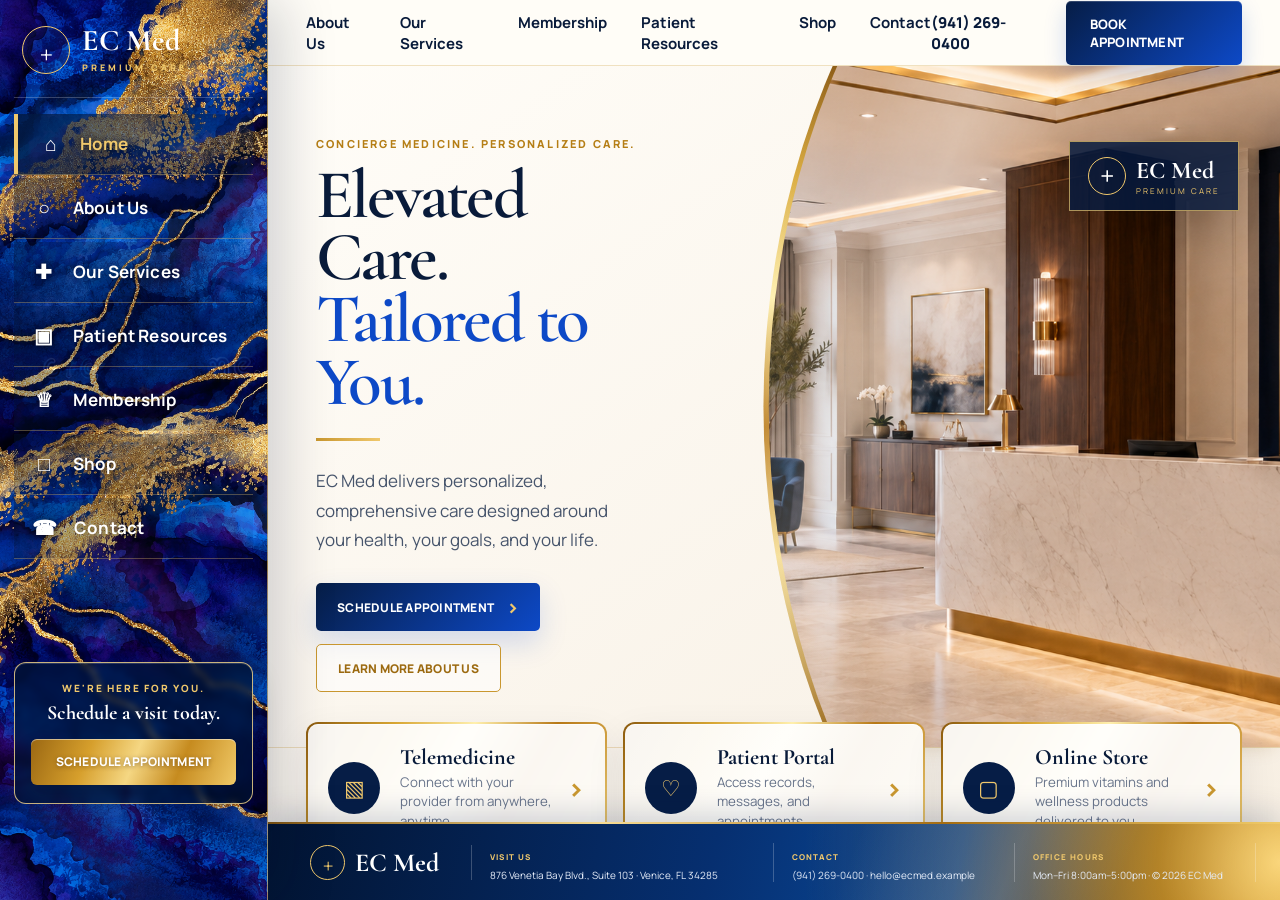
==== index.html @ 4fb1589c "Initial EC Med premium mock site" ====
<!DOCTYPE html>
<html lang="en">
<head>
  <meta charset="UTF-8">
  <meta name="viewport" content="width=device-width, initial-scale=1.0">
  <title>EC Med | Elevated Care, Tailored to You</title>
  <meta name="description" content="EC Med premium concierge medical website concept by Echo Craft Studio.">
  <link rel="preconnect" href="https://fonts.googleapis.com">
  <link rel="preconnect" href="https://fonts.gstatic.com" crossorigin>
  <link href="https://fonts.googleapis.com/css2?family=Cormorant+Garamond:wght@500;600;700&family=Manrope:wght@400;500;600;700;800&display=swap" rel="stylesheet">
  <link rel="stylesheet" href="css/ecmed.css">
</head>
<body>
  <button class="mobile-menu" id="mobileMenu" aria-label="Open navigation"><span></span><span></span><span></span></button>
  <aside class="side-rail" id="sideRail">
    <a class="brand" href="#home" aria-label="EC Med home">
      <span class="brand-mark">+</span>
      <span class="brand-copy"><strong>EC Med</strong><small>PREMIUM CARE</small></span>
    </a>
    <nav class="side-nav" aria-label="Primary navigation">
      <a class="active" href="#home"><span>⌂</span>Home</a>
      <a href="#about"><span>○</span>About Us</a>
      <a href="#services"><span>✚</span>Our Services</a>
      <a href="#resources"><span>▣</span>Patient Resources</a>
      <a href="#membership"><span>♕</span>Membership</a>
      <a href="#store"><span>□</span>Shop</a>
      <a href="#contact"><span>☎</span>Contact</a>
    </nav>
    <div class="side-cta">
      <small>WE'RE HERE FOR YOU.</small>
      <strong>Schedule a visit today.</strong>
      <a href="#contact">SCHEDULE APPOINTMENT</a>
    </div>
  </aside>

  <div class="site-shell">
    <header class="topbar">
      <nav class="top-links" aria-label="Secondary navigation">
        <a href="#about">About Us</a><a href="#services">Our Services</a><a href="#membership">Membership</a><a href="#resources">Patient Resources</a><a href="#store">Shop</a><a href="#contact">Contact</a>
      </nav>
      <div class="top-actions"><a href="tel:9412690400">(941) 269-0400</a><a class="top-book" href="#contact">BOOK APPOINTMENT</a></div>
    </header>

    <main class="scroll-stage" id="scrollStage">
      <section class="hero" id="home">
        <div class="hero-copy reveal">
          <p class="eyebrow">CONCIERGE MEDICINE. PERSONALIZED CARE.</p>
          <h1>Elevated Care.<br><em>Tailored to You.</em></h1>
          <div class="gold-rule"></div>
          <p class="lead">EC Med delivers personalized, comprehensive care designed around your health, your goals, and your life.</p>
          <div class="hero-actions"><a class="btn-primary" href="#contact">SCHEDULE APPOINTMENT <b>›</b></a><a class="btn-secondary" href="#about">LEARN MORE ABOUT US</a></div>
        </div>
        <div class="hero-visual reveal">
          <img src="images/ecmed/hero-reception.png" alt="Luxury concierge medical reception with marble desk, navy accent wall and gold details">
          <div class="hero-badge"><span class="badge-mark">+</span><strong>EC Med</strong><small>PREMIUM CARE</small></div>
        </div>
      </section>

      <section class="quick-paths" aria-label="Quick patient links">
        <a href="#resources"><span class="path-icon">▧</span><span><strong>Telemedicine</strong><small>Connect with your provider from anywhere, anytime.</small></span><b>›</b></a>
        <a href="#resources"><span class="path-icon">♡</span><span><strong>Patient Portal</strong><small>Access records, messages, and appointments.</small></span><b>›</b></a>
        <a href="#store"><span class="path-icon">▢</span><span><strong>Online Store</strong><small>Premium vitamins and wellness products delivered to you.</small></span><b>›</b></a>
      </section>

      <section class="services-section" id="services">
        <div class="section-intro reveal"><p class="eyebrow">COMPREHENSIVE CARE</p><h2>Whole-person focus.</h2><p>Thoughtful, coordinated services that help patients feel better, live stronger, and stay ahead of preventable issues.</p><a href="services.html">EXPLORE ALL SERVICES →</a></div>
        <div class="services-grid">
          <article class="service-card reveal"><span>✓</span><h3>Preventive Care</h3><p>Proactive screenings, annual exams, and personalized wellness planning.</p></article>
          <article class="service-card reveal"><span>◈</span><h3>Hormone Optimization</h3><p>Balanced solutions focused on energy, vitality, and overall well-being.</p></article>
          <article class="service-card reveal"><span>▣</span><h3>Weight Management</h3><p>Sustainable, physician-guided programs built around your needs.</p></article>
          <article class="service-card reveal"><span>♡</span><h3>Chronic Care</h3><p>Long-term support for ongoing conditions and changing health needs.</p></article>
          <article class="service-card reveal"><span>✦</span><h3>Aesthetic Wellness</h3><p>Professional care designed to help you look and feel your best.</p></article>
          <article class="service-card reveal"><span>◇</span><h3>IV Therapy</h3><p>Targeted hydration and nutrition support delivered with clinical oversight.</p></article>
        </div>
      </section>

      <section class="trust-band" id="membership">
        <div><strong>Trusted Care.</strong><small>Personal attention with professional standards.</small></div>
        <div><strong>20+</strong><small>Years of combined medical experience.</small></div>
        <div><strong>5,000+</strong><small>Patients served across the community.</small></div>
        <div><strong>Concierge</strong><small>Unhurried appointments and direct access.</small></div>
      </section>

      <section class="physician" id="about">
        <div class="doctor-photo reveal"><img src="images/ecmed/doctor.jpg" alt="Friendly physician in a white medical coat"></div>
        <div class="doctor-copy reveal"><p class="eyebrow">MEET YOUR PHYSICIAN</p><h2>Experience. Dedication.<br>A higher standard of care.</h2><p>Our approach combines clinical excellence with the time, attention, and personal connection patients deserve. Every care plan begins with listening.</p><ul><li>Personalized care plans</li><li>Preventive and proactive focus</li><li>Convenient in-person and virtual access</li></ul><a class="text-link" href="about.html">MEET THE PHYSICIAN →</a></div>
        <aside class="testimonial reveal"><span>“</span><p>The team takes time to listen, explain, and build a plan that feels truly personal.</p><strong>— EC Med Patient</strong></aside>
      </section>

      <section class="feature-split" id="resources">
        <div class="feature-panel tele"><p class="eyebrow">CARE WHERE YOU ARE</p><h2>Telemedicine that fits your life.</h2><p>Secure virtual visits from home, work, or while traveling—without sacrificing personal attention.</p><a href="#contact">START VIRTUAL VISIT →</a></div>
        <div class="feature-panel store" id="store"><p class="eyebrow">WELLNESS DELIVERED</p><h2>Physician-selected products.</h2><p>A curated online store for vitamins, supplements, and eligible wellness products.</p><a href="#contact">VISIT THE STORE →</a></div>
      </section>

      <section class="contact-section" id="contact">
        <div><p class="eyebrow">READY WHEN YOU ARE</p><h2>Begin your next chapter of care.</h2><p>Call, schedule online, or use the patient portal to connect with EC Med.</p></div>
        <a class="btn-primary" href="mailto:hello@ecmed.example">REQUEST AN APPOINTMENT</a>
      </section>
    </main>

    <footer class="fixed-footer">
      <div class="footer-brand"><span>+</span><strong>EC Med</strong></div>
      <div><small>VISIT US</small><p>876 Venetia Bay Blvd., Suite 103 · Venice, FL 34285</p></div>
      <div><small>CONTACT</small><p>(941) 269-0400 · hello@ecmed.example</p></div>
      <div><small>OFFICE HOURS</small><p>Mon–Fri 8:00am–5:00pm · © 2026 EC Med</p></div>
    </footer>
  </div>
  <script src="js/ecmed.js"></script>
</body>
</html>
---- css/ecmed.css ----
:root{--navy:#061d46;--royal:#0d49c7;--cream:#fbf6ec;--ivory:#fffdf8;--gold:#c9972f;--gold2:#f0c86c;--ink:#091b3a;--muted:#69758b;--line:rgba(201,151,47,.28);--side:268px;--foot:78px;--top:66px}*{box-sizing:border-box}html{scroll-behavior:smooth}body{margin:0;background:#061d46;color:var(--ink);font-family:Manrope,Arial,sans-serif;overflow:hidden}a{color:inherit;text-decoration:none}.side-rail{position:fixed;z-index:40;inset:0 auto 0 0;width:var(--side);padding:22px 14px calc(var(--foot) + 18px);display:flex;flex-direction:column;background-image:url('../images/ecmed/sidebar-texture.png');background-size:cover;background-position:center;color:white;border-right:1px solid rgba(240,200,108,.62);box-shadow:15px 0 50px rgba(3,19,51,.18)}.brand{display:flex;align-items:center;gap:12px;padding:4px 8px 23px;border-bottom:1px solid rgba(255,255,255,.22)}.brand-mark{width:48px;height:48px;border:1px solid var(--gold2);border-radius:50%;display:grid;place-items:center;font-family:Cormorant Garamond;font-size:32px;color:white;background:rgba(0,20,58,.18);box-shadow:inset 0 0 20px rgba(255,255,255,.06)}.brand-copy strong{display:block;font-family:Cormorant Garamond;font-size:30px;line-height:.9}.brand-copy small{display:block;color:var(--gold2);font-weight:800;font-size:9px;letter-spacing:3px;margin-top:7px}.side-nav{display:flex;flex-direction:column;margin-top:10px}.side-nav a{position:relative;display:flex;align-items:center;gap:14px;padding:15px 16px;border-bottom:1px solid rgba(255,255,255,.17);font-weight:700;font-size:15px;text-shadow:0 1px 8px rgba(0,0,0,.68);background:linear-gradient(90deg,rgba(0,18,52,.34),rgba(0,18,52,.08));transition:.25s}.side-nav a span{font-size:18px;color:white}.side-nav a:hover,.side-nav a.active{color:var(--gold2);padding-left:22px;background:linear-gradient(90deg,rgba(2,25,66,.82),rgba(2,25,66,.25));box-shadow:inset 4px 0 var(--gold2)}.side-cta{margin-top:auto;padding:15px;border:1px solid rgba(240,200,108,.65);border-radius:12px;background:rgba(1,20,52,.72);backdrop-filter:blur(3px)}.side-cta small,.side-cta strong{display:block}.side-cta small{font-size:9px;font-weight:800;letter-spacing:1.6px;color:var(--gold2)}.side-cta strong{font-family:Cormorant Garamond;font-size:18px;margin:5px 0 12px}.side-cta a{display:block;padding:11px 10px;text-align:center;background:linear-gradient(135deg,#b88220,#efc55e);color:white;font-weight:800;font-size:11px;border-radius:6px}.site-shell{margin-left:var(--side);height:100vh;background:var(--cream)}.topbar{height:var(--top);position:fixed;top:0;right:0;left:var(--side);z-index:30;display:flex;align-items:center;justify-content:space-between;padding:0 34px;background:rgba(255,253,248,.94);border-bottom:1px solid var(--line);backdrop-filter:blur(16px)}.top-links{display:flex;gap:30px;font-size:13px;font-weight:700}.top-links a:hover{color:var(--gold)}.top-actions{display:flex;align-items:center;gap:25px;font-size:13px;font-weight:800}.top-book{background:linear-gradient(135deg,var(--navy),var(--royal));color:white;padding:12px 18px;border-radius:5px;box-shadow:0 8px 20px rgba(13,73,199,.16)}.scroll-stage{position:fixed;left:var(--side);right:0;top:var(--top);bottom:var(--foot);overflow-y:auto;overflow-x:hidden;background:linear-gradient(145deg,#fffdf8,#f7efe3)}.hero{min-height:550px;display:grid;grid-template-columns:42% 58%;position:relative;border-bottom:1px solid var(--line)}.hero-copy{padding:70px 48px 55px;display:flex;flex-direction:column;justify-content:center}.eyebrow{color:#b57e15;font-size:11px;letter-spacing:2.2px;font-weight:800;margin:0 0 13px}.hero h1,.section-intro h2,.doctor-copy h2,.feature-panel h2,.contact-section h2{font-family:Cormorant Garamond,Georgia,serif;font-weight:600}.hero h1{font-size:clamp(50px,5.4vw,84px);line-height:.9;letter-spacing:-2.6px;margin:0;color:var(--ink)}.hero h1 em{font-style:normal;color:var(--royal)}.gold-rule{width:64px;height:3px;background:linear-gradient(90deg,var(--gold),var(--gold2));margin:25px 0}.lead{max-width:520px;color:#47556c;font-size:17px;line-height:1.75;margin:0}.hero-actions{display:flex;gap:13px;margin-top:28px;flex-wrap:wrap}.btn-primary,.btn-secondary{display:inline-flex;align-items:center;justify-content:center;min-height:48px;padding:0 21px;font-size:12px;font-weight:800;letter-spacing:.25px;border-radius:5px}.btn-primary{background:linear-gradient(135deg,var(--navy),var(--royal));color:white;box-shadow:0 12px 28px rgba(13,73,199,.17)}.btn-primary b{font-size:21px;color:var(--gold2);margin-left:12px}.btn-secondary{border:1px solid var(--gold);color:#9c6a10;background:rgba(255,255,255,.54)}.hero-visual{position:relative;overflow:hidden;clip-path:ellipse(88% 100% at 100% 50%);border-left:2px solid var(--gold)}.hero-visual img{width:100%;height:100%;object-fit:cover;object-position:center;display:block}.hero-visual:after{content:"";position:absolute;inset:0;background:linear-gradient(90deg,rgba(251,246,236,.18),transparent 30%)}.hero-badge{position:absolute;right:7%;top:11%;z-index:2;padding:14px 18px;border:1px solid rgba(240,200,108,.7);background:rgba(5,25,62,.85);color:white;display:grid;grid-template-columns:auto auto;gap:0 10px;align-items:center;box-shadow:0 16px 45px rgba(0,0,0,.18)}.badge-mark{grid-row:1/3;width:38px;height:38px;border:1px solid var(--gold2);border-radius:50%;display:grid;place-items:center;font-size:25px}.hero-badge strong{font-family:Cormorant Garamond;font-size:24px}.hero-badge small{font-size:8px;color:var(--gold2);letter-spacing:2px}.quick-paths{display:grid;grid-template-columns:repeat(3,1fr);gap:16px;padding:0 38px;transform:translateY(-26px);position:relative;z-index:4}.quick-paths>a{display:grid;grid-template-columns:58px 1fr auto;align-items:center;gap:14px;padding:20px;background:rgba(255,255,255,.92);border:1px solid var(--line);border-radius:12px;box-shadow:0 15px 38px rgba(22,36,65,.09);transition:.25s}.quick-paths>a:hover{transform:translateY(-5px);box-shadow:0 22px 45px rgba(22,36,65,.14)}.path-icon{width:52px;height:52px;border-radius:50%;display:grid;place-items:center;background:var(--navy);color:var(--gold2);font-size:22px}.quick-paths strong{display:block;font-family:Cormorant Garamond;font-size:22px}.quick-paths small{display:block;color:var(--muted);line-height:1.45;margin-top:3px}.quick-paths b{color:var(--gold);font-size:28px}.services-section{display:grid;grid-template-columns:28% 72%;padding:45px 38px 62px;gap:28px}.section-intro{padding:26px 20px}.section-intro h2{font-size:42px;margin:0 0 15px}.section-intro>p:not(.eyebrow){color:var(--muted);line-height:1.7}.section-intro a,.text-link,.feature-panel a{display:inline-block;color:var(--navy);font-weight:800;font-size:12px;margin-top:14px}.services-grid{display:grid;grid-template-columns:repeat(3,1fr);gap:12px}.service-card{padding:24px 20px;border:1px solid var(--line);background:rgba(255,255,255,.62);border-radius:11px;min-height:185px;transition:.25s}.service-card:hover{transform:translateY(-4px);background:white;box-shadow:0 17px 36px rgba(23,38,65,.08)}.service-card span{width:42px;height:42px;border-radius:50%;display:grid;place-items:center;background:var(--navy);color:var(--gold2);font-size:18px}.service-card h3{font-family:Cormorant Garamond;font-size:23px;margin:15px 0 5px}.service-card p{color:var(--muted);line-height:1.55;font-size:13px}.trust-band{display:grid;grid-template-columns:repeat(4,1fr);background:linear-gradient(110deg,#052356,#073b87);color:white;border-top:1px solid var(--gold);border-bottom:1px solid var(--gold)}.trust-band>div{padding:25px 26px;border-right:1px solid rgba(255,255,255,.2)}.trust-band strong{display:block;font-family:Cormorant Garamond;color:var(--gold2);font-size:28px}.trust-band small{display:block;margin-top:5px;line-height:1.45;color:#dbe6fb}.physician{display:grid;grid-template-columns:28% 43% 29%;padding:58px 38px;gap:28px;align-items:center}.doctor-photo{height:390px;border-radius:18px;overflow:hidden;border:1px solid var(--line);box-shadow:0 25px 55px rgba(17,31,57,.15)}.doctor-photo img{width:100%;height:100%;object-fit:cover;object-position:center top}.doctor-copy{padding:0 10px}.doctor-copy h2{font-size:45px;line-height:1.02;margin:0 0 18px}.doctor-copy>p:not(.eyebrow){color:var(--muted);line-height:1.75}.doctor-copy ul{padding-left:20px;color:#394861;line-height:1.9}.testimonial{padding:38px;background:var(--navy);color:white;border-radius:16px;border:1px solid var(--gold);box-shadow:0 18px 40px rgba(7,29,70,.18)}.testimonial span{font-family:Cormorant Garamond;color:var(--gold2);font-size:70px;line-height:.5}.testimonial p{font-family:Cormorant Garamond;font-size:25px;line-height:1.25}.testimonial strong{color:var(--gold2);font-size:12px}.feature-split{display:grid;grid-template-columns:1fr 1fr}.feature-panel{min-height:300px;padding:55px;background:#ece5d9}.feature-panel.tele{background:linear-gradient(130deg,#041b43,#0d49c7);color:white}.feature-panel.store{background:linear-gradient(130deg,#f0e1c9,#fffaf0)}.feature-panel h2{font-size:45px;line-height:1;margin:0 0 15px}.feature-panel p:not(.eyebrow){max-width:560px;line-height:1.7}.feature-panel.tele a{color:var(--gold2)}.contact-section{padding:65px 55px;display:flex;justify-content:space-between;align-items:center;gap:30px}.contact-section h2{font-size:48px;margin:0 0 10px}.contact-section p:not(.eyebrow){color:var(--muted)}.fixed-footer{position:fixed;z-index:31;left:var(--side);right:0;bottom:0;height:var(--foot);display:grid;grid-template-columns:180px 1.25fr 1fr 1fr;align-items:center;background:linear-gradient(100deg,#031735,#062d67);color:white;border-top:1px solid var(--gold);padding:0 24px}.fixed-footer>div{padding:0 18px;border-right:1px solid rgba(255,255,255,.16)}.footer-brand{display:flex;align-items:center;gap:10px;font-family:Cormorant Garamond;font-size:26px}.footer-brand span{width:35px;height:35px;border:1px solid var(--gold2);border-radius:50%;display:grid;place-items:center;color:var(--gold2)}.fixed-footer small{color:var(--gold2);font-weight:800;font-size:8px;letter-spacing:1.2px}.fixed-footer p{font-size:10px;margin:3px 0 0;color:#e6edf9}.mobile-menu{display:none}.reveal{opacity:0;transform:translateY(18px);transition:.75s ease}.reveal.visible{opacity:1;transform:none}
@media(max-width:1100px){:root{--side:220px}.top-links{gap:16px}.hero{grid-template-columns:48% 52%}.services-section{grid-template-columns:1fr}.section-intro{padding:0}.physician{grid-template-columns:34% 66%}.testimonial{grid-column:1/-1}.fixed-footer{grid-template-columns:150px 1fr 1fr}.fixed-footer>div:last-child{display:none}}
@media(max-width:780px){body{overflow:auto;background:var(--cream)}:root{--top:64px;--foot:0px}.side-rail{transform:translateX(-102%);transition:.3s;width:min(86vw,330px);padding-bottom:25px}.side-rail.open{transform:none}.mobile-menu{display:flex;position:fixed;z-index:60;top:16px;right:16px;width:43px;height:38px;border:0;border-radius:6px;background:var(--navy);padding:9px;flex-direction:column;justify-content:space-between}.mobile-menu span{display:block;height:2px;background:white}.site-shell{margin:0;height:auto}.topbar{left:0;padding:0 72px 0 18px}.top-links{display:none}.top-actions>a:first-child{display:none}.top-book{padding:10px 12px;font-size:10px}.scroll-stage{position:relative;inset:auto;top:var(--top);overflow:visible;padding-bottom:var(--top)}.hero{grid-template-columns:1fr;min-height:0}.hero-copy{padding:45px 22px 34px}.hero h1{font-size:56px}.hero-visual{height:360px;clip-path:none;border-left:0;border-top:2px solid var(--gold)}.hero-badge{top:20px;right:20px}.quick-paths{grid-template-columns:1fr;padding:18px 16px;transform:none}.services-section{padding:45px 18px}.services-grid{grid-template-columns:1fr}.trust-band{grid-template-columns:1fr 1fr}.trust-band>div:nth-child(2n){border-right:0}.physician{grid-template-columns:1fr;padding:45px 18px}.doctor-photo{height:440px}.doctor-copy h2,.feature-panel h2,.contact-section h2{font-size:40px}.feature-split{grid-template-columns:1fr}.feature-panel{padding:42px 24px}.contact-section{padding:48px 22px;display:block}.contact-section .btn-primary{margin-top:20px}.fixed-footer{display:none}}


/* =========================================================
   EC Med premium refinement — restrained reflective gold
   ========================================================= */

/* Give the desktop navigation more presence without crowding it. */
.side-nav{margin-top:16px;gap:3px}
.side-nav a{
  gap:17px;
  padding:18px 18px;
  font-size:17px;
  line-height:1.2;
  letter-spacing:.15px;
  border-bottom:1px solid rgba(240,200,108,.32);
}
.side-nav a span{font-size:20px;min-width:24px;text-align:center}
.side-nav a:hover,.side-nav a.active{padding-left:25px}

.side-cta{
  padding:18px 16px;
  text-align:center;
  border-color:rgba(246,215,139,.82);
  box-shadow:inset 0 1px rgba(255,255,255,.16),0 14px 30px rgba(0,17,51,.22);
}
.side-cta small{font-size:10px;letter-spacing:1.8px}
.side-cta strong{font-size:20px;line-height:1.15;margin:7px 0 14px}
.side-cta a{
  min-height:46px;
  display:flex;
  align-items:center;
  justify-content:center;
  padding:12px 13px;
  font-size:12px;
  line-height:1.2;
  letter-spacing:.15px;
  background:linear-gradient(112deg,#9b6813 0%,#d69f2c 28%,#f5d783 50%,#c68b1f 72%,#f0c967 100%);
  color:#fff;
  text-shadow:0 1px 4px rgba(75,42,0,.55);
  box-shadow:inset 0 1px rgba(255,255,255,.48),0 8px 18px rgba(0,0,0,.18);
}

/* Larger, calmer top navigation. */
.topbar{padding:0 38px}
.top-links{gap:34px;font-size:15px}
.top-actions{gap:27px;font-size:15px}
.top-book{
  padding:14px 24px;
  font-size:13px;
  letter-spacing:.2px;
  box-shadow:0 9px 22px rgba(13,73,199,.20),inset 0 1px rgba(255,255,255,.18);
}

/* Reflective metal trim that follows the curved hero silhouette. */
.hero-visual{
  border-left:0;
  filter:
    drop-shadow(-2px 0 0 #f7df9a)
    drop-shadow(-4px 0 0 #bd8120)
    drop-shadow(-6px 0 0 rgba(96,55,3,.42));
}
.hero-visual::before{
  content:"";
  position:absolute;
  inset:0;
  z-index:3;
  pointer-events:none;
  background:
    linear-gradient(115deg,transparent 0 32%,rgba(255,255,255,.34) 42%,transparent 52%) border-box;
  opacity:.45;
  mix-blend-mode:screen;
}

/* Reflective gold framing around the physician portrait. */
.doctor-photo{
  border:2px solid transparent;
  background:
    linear-gradient(var(--ivory),var(--ivory)) padding-box,
    linear-gradient(135deg,#8c5d12 0%,#e3b84e 24%,#fff1b8 45%,#b77b18 69%,#f0ce73 100%) border-box;
  box-shadow:
    0 25px 55px rgba(17,31,57,.15),
    0 0 0 1px rgba(255,255,255,.42) inset;
}

/* Fine metallic dividers throughout the page. */
.quick-paths,
.services-section,
.physician,
.feature-split,
.contact-section{
  position:relative;
}
.quick-paths::after,
.services-section::after,
.physician::after,
.feature-split::after,
.contact-section::after{
  content:"";
  position:absolute;
  left:38px;
  right:38px;
  bottom:0;
  height:2px;
  background:linear-gradient(90deg,transparent,#a66e12 8%,#f2cf78 33%,#b57b18 66%,#f3d58d 88%,transparent);
  box-shadow:0 1px rgba(255,255,255,.5);
  pointer-events:none;
}
.quick-paths>a,
.service-card,
.feature-panel,
.testimonial{
  border-color:rgba(198,139,31,.46);
}
.service-card,
.quick-paths>a{
  box-shadow:inset 0 1px rgba(255,255,255,.62),0 12px 28px rgba(22,36,65,.055);
}

/* Navy-to-gold reflected footer treatment.  Text colors remain unchanged. */
.fixed-footer{
  isolation:isolate;
  overflow:hidden;
  background:
    radial-gradient(circle at 100% 50%,rgba(255,221,131,.92) 0%,rgba(208,150,38,.72) 12%,rgba(177,112,18,.30) 25%,transparent 47%),
    linear-gradient(102deg,#021432 0%,#062f70 44%,#0a4a9a 68%,#7a5418 91%,#c68a22 100%);
  border-top:2px solid transparent;
  border-image:linear-gradient(90deg,#83560f,#f6dc94,#a66d11,#f0cb68) 1;
  box-shadow:0 -8px 30px rgba(4,28,70,.18);
}
.fixed-footer::before{
  content:"";
  position:absolute;
  inset:0;
  z-index:-1;
  background:linear-gradient(112deg,transparent 0 57%,rgba(255,255,255,.13) 73%,transparent 84%);
  pointer-events:none;
}
.fixed-footer>div{border-right-color:rgba(255,255,255,.22)}

@media(max-width:1100px){
  .side-nav a{font-size:16px;padding:16px 14px;gap:13px}
  .top-links{gap:20px;font-size:14px}
  .top-actions{font-size:14px}
}

@media(max-width:780px){
  .side-nav a{font-size:17px;padding:17px 18px}
  .hero-visual{
    filter:
      drop-shadow(0 -2px 0 #f7df9a)
      drop-shadow(0 -4px 0 #bd8120);
  }
  .top-book{padding:11px 15px;font-size:11px}
  .quick-paths::after,
  .services-section::after,
  .physician::after,
  .feature-split::after,
  .contact-section::after{left:18px;right:18px}
}

/* =========================================================
   EC Med refinement v4 — isolated hero trim + separate cards
   ========================================================= */

/* Build the metallic trim as a true curved inlay instead of a shadow. */
.hero-visual{
  filter:none;
  border-left:0;
  background:linear-gradient(
    180deg,
    #8a5810 0%,
    #d8a735 16%,
    #fff0ad 34%,
    #b87713 53%,
    #f4d77f 72%,
    #946012 100%
  );
  box-shadow:-7px 0 18px rgba(123,79,8,.20);
}
.hero-visual img{
  position:absolute;
  inset:0 0 0 6px;
  width:calc(100% - 6px);
  height:100%;
  clip-path:ellipse(88% 100% at 100% 50%);
}
.hero-visual::before{
  content:"";
  position:absolute;
  inset:0;
  z-index:2;
  pointer-events:none;
  clip-path:ellipse(88% 100% at 100% 50%);
  background:linear-gradient(112deg,transparent 22%,rgba(255,255,255,.42) 34%,transparent 47%);
  mix-blend-mode:screen;
  opacity:.5;
}
.hero-visual::after{
  z-index:3;
}

/* Remove the single connecting underline beneath the three quick paths. */
.quick-paths::after{display:none}

/* Give each quick-path card its own restrained reflective-gold outline. */
.quick-paths>a{
  border:2px solid transparent;
  background:
    linear-gradient(rgba(255,255,255,.94),rgba(255,255,255,.94)) padding-box,
    linear-gradient(120deg,#8b5a0e 0%,#d8a633 24%,#fff0ae 45%,#b77816 67%,#efd078 100%) border-box;
  box-shadow:
    inset 0 1px rgba(255,255,255,.72),
    0 15px 38px rgba(22,36,65,.09);
}
.quick-paths>a:hover{
  border-color:transparent;
  box-shadow:
    inset 0 1px rgba(255,255,255,.78),
    0 22px 45px rgba(22,36,65,.14),
    0 0 0 1px rgba(255,225,145,.18);
}

@media(max-width:780px){
  .hero-visual{
    background:linear-gradient(90deg,#8a5810,#f5d986 46%,#9b6411);
    box-shadow:0 -6px 16px rgba(123,79,8,.17);
  }
  .hero-visual img{
    inset:6px 0 0 0;
    width:100%;
    height:calc(100% - 6px);
    clip-path:none;
  }
  .hero-visual::before{clip-path:none}
}
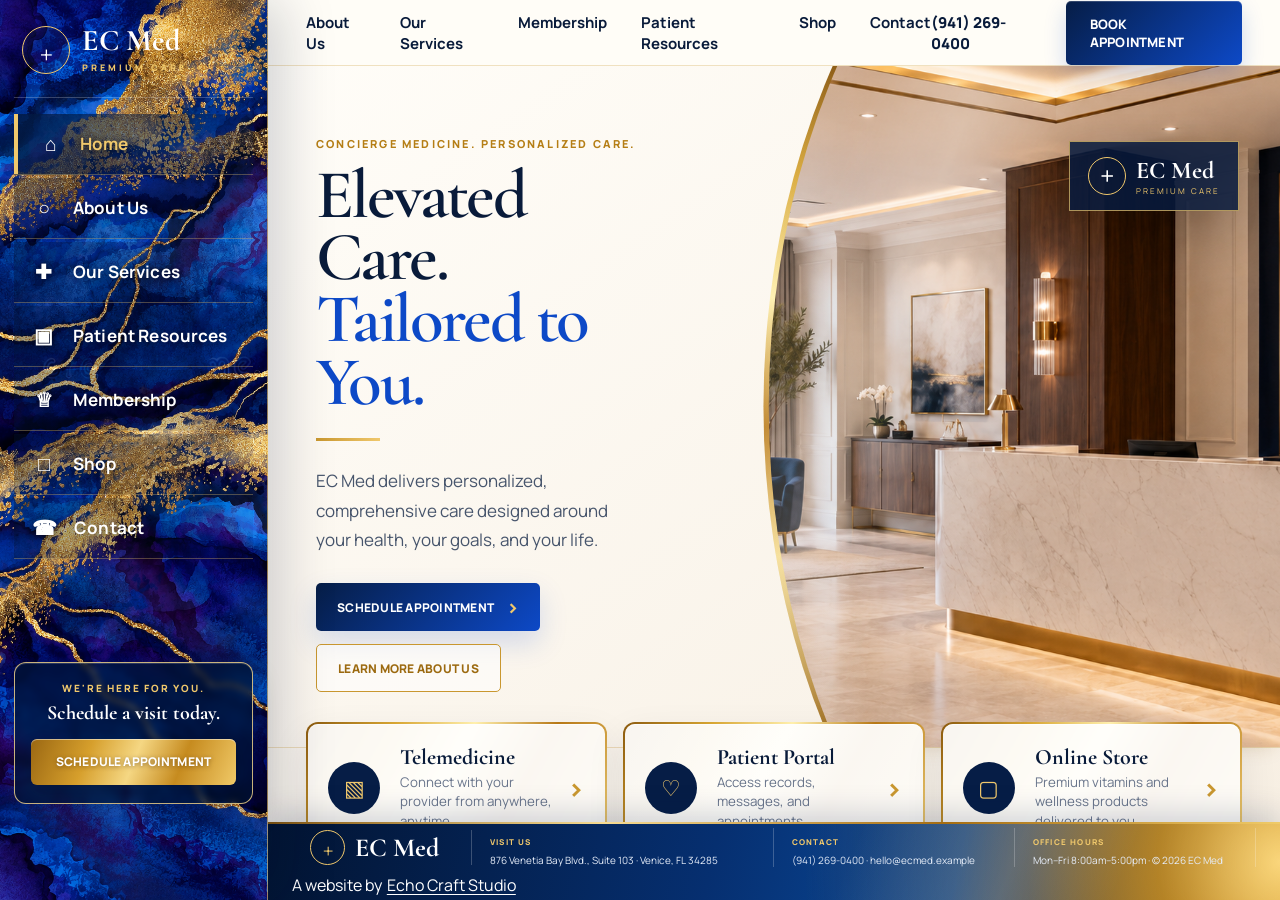
==== commit a67eb94f: "Add one-line Echo Craft Studio linked footer credit" ====
--- a/index.html
+++ b/index.html
@@ -103,7 +103,7 @@
       <div><small>VISIT US</small><p>876 Venetia Bay Blvd., Suite 103 · Venice, FL 34285</p></div>
       <div><small>CONTACT</small><p>(941) 269-0400 · hello@ecmed.example</p></div>
       <div><small>OFFICE HOURS</small><p>Mon–Fri 8:00am–5:00pm · © 2026 EC Med</p></div>
-    </footer>
+    <span class="ec-studio-footer-credit" style="white-space:nowrap;display:inline-flex;gap:.3em;align-items:baseline">A website by <a href="https://echocraft.studio/" target="_blank" rel="noopener noreferrer" style="color:inherit;text-decoration:underline;text-underline-offset:3px">Echo Craft Studio</a></span></footer>
   </div>
   <script src="js/ecmed.js"></script>
 </body>
